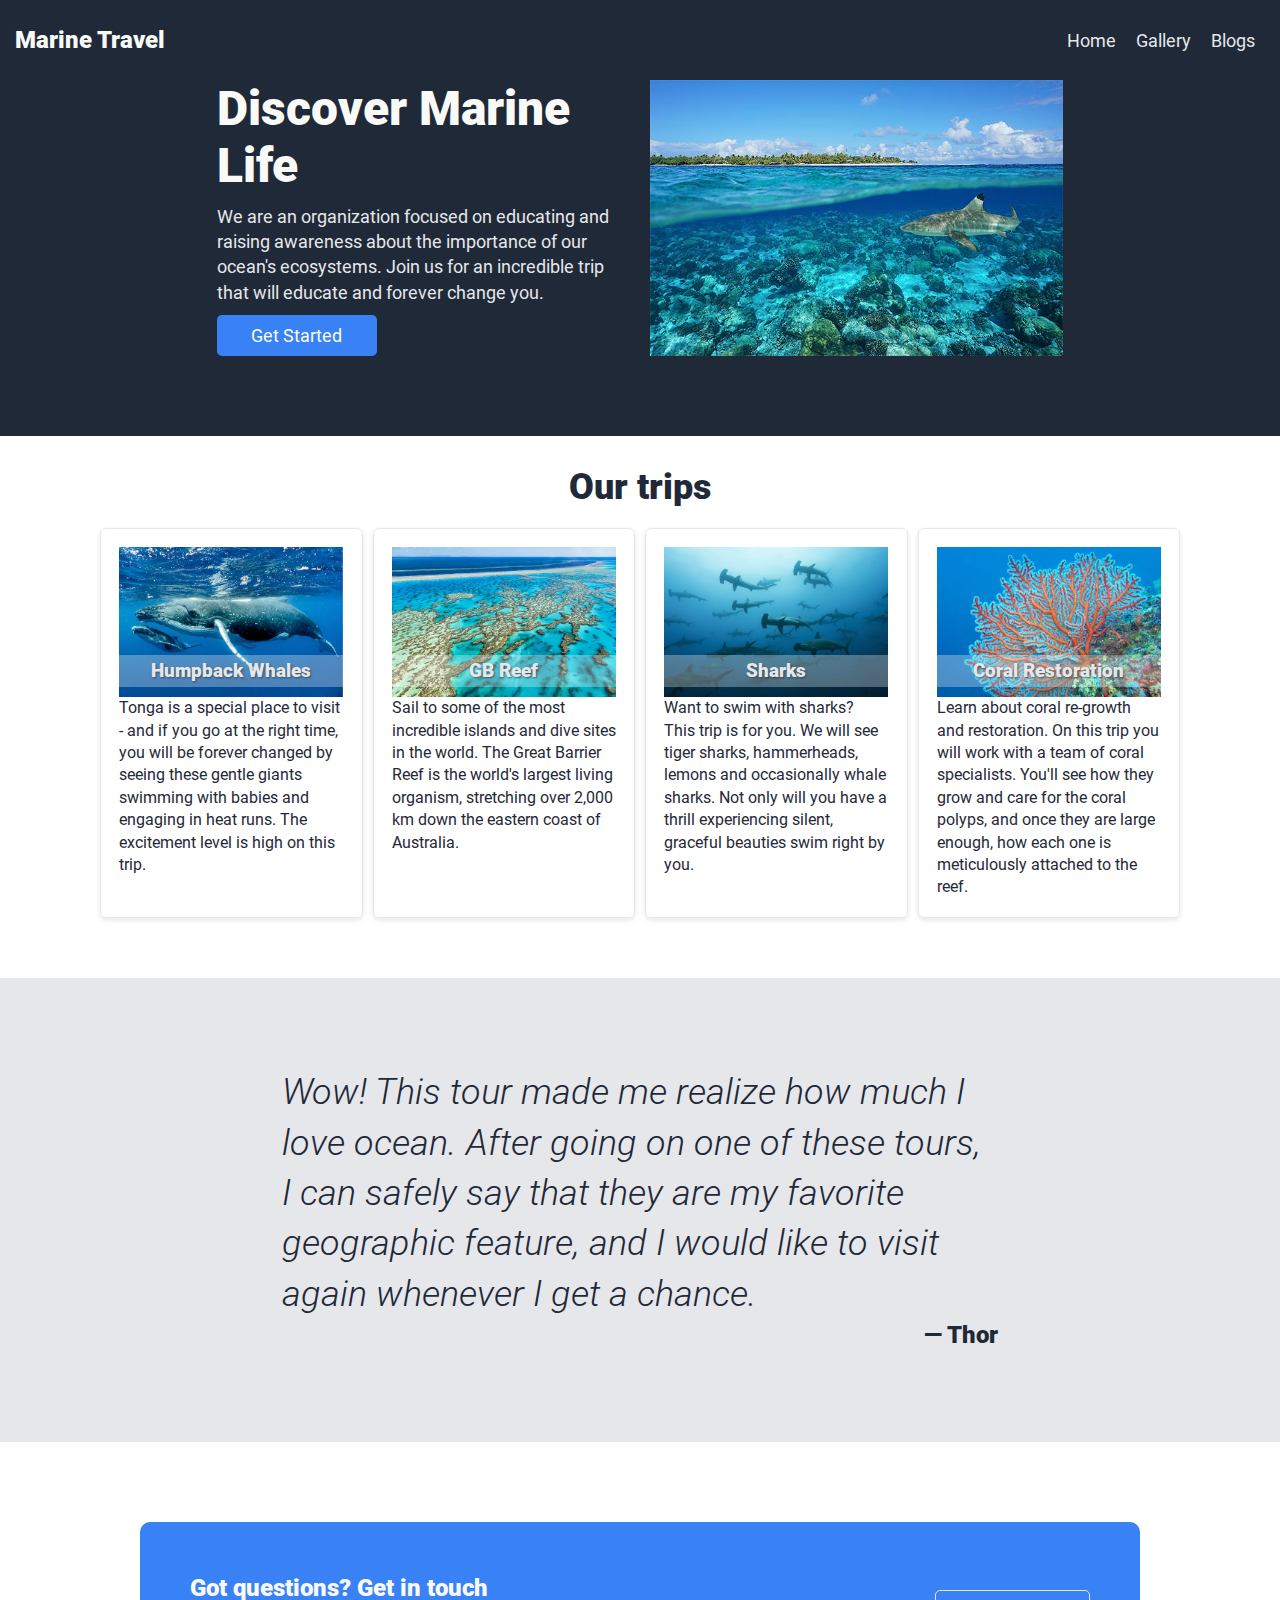
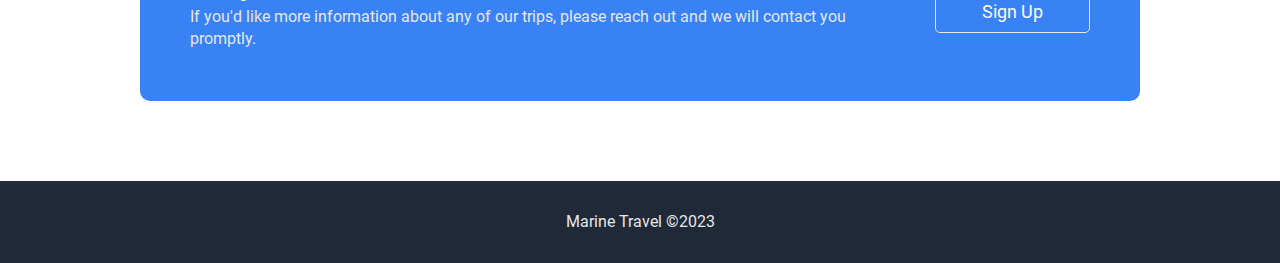
==== index.html @ bb4af03f "completes home page styling as per design" ====
<!DOCTYPE html>
<html lang="en">
  <head>
    <meta charset="UTF-8" />
    <meta name="viewport" content="width=device-width, initial-scale=1.0" />
    <meta
      name="description"
      content="Marine Travel is a fictional company, created by Md Shahin Patowary for CSS Assignment by Brainnest"
    />
    <meta name="author" content="Md Shahin Patowary" />
    <title>Marine Travel | ocean-based trips</title>
    <link rel="shortcut icon" type="image/x-icon" href="./images/favicon.ico" />
    <link rel="stylesheet" href="styles/base.css" />
    <link rel="stylesheet" href="styles/home.css" />
  </head>
  <body>
    <header>
      <section class="navWrap">
        <a href="#" class="logo">Marine Travel</a>
        <nav>
          <ul>
            <li><a href="#home">Home</a></li>
            <li><a href="./gallery.html">Gallery</a></li>
            <li><a href="./blogs.html">Blogs</a></li>
          </ul>
        </nav>
      </section>
      <section class="hero">
        <article>
          <h1>Discover Marine Life</h1>
          <p>
            We are an organization focused on educating and raising awareness
            about the importance of our ocean's ecosystems. Join us for an
            incredible trip that will educate and forever change you.
          </p>
          <a href="#" class="button">Get Started</a>
        </article>
        <img
          src="/images/header1_sm.jpg"
          alt="Ocean ecosystems where shark dive under blue water surrounded by blue sky and island's trees"
        />
      </section>
    </header>

    <main class="main">
      <section class="trips">
        <h2>Our trips</h2>
        <ul class="tripList">
          <li>
            <img
              src="/images/trip01.jpg"
              alt="Two humpback whales under the blue ocean"
            />
            <h3>Humpback Whales</h3>
            <p>
              Tonga is a special place to visit - and if you go at the right
              time, you will be forever changed by seeing these gentle giants
              swimming with babies and engaging in heat runs. The excitement
              level is high on this trip.
            </p>
          </li>
          <li>
            <img
              src="/images/trip02.jpg"
              alt="Long stretching corals under blue water"
            />
            <h3>GB Reef</h3>
            <p>
              Sail to some of the most incredible islands and dive sites in the
              world. The Great Barrier Reef is the world's largest living
              organism, stretching over 2,000 km down the eastern coast of
              Australia.
            </p>
          </li>
          <li>
            <img
              src="/images/trip04.jpg"
              alt="Few Sharks are swimming under the water"
            />
            <h3>Sharks</h3>
            <p>
              Want to swim with sharks? This trip is for you. We will see tiger
              sharks, hammerheads, lemons and occasionally whale sharks. Not
              only will you have a thrill experiencing silent, graceful beauties
              swim right by you.
            </p>
          </li>
          <li>
            <img
              src="/images/trip05.jpg"
              alt="A coral that is attached to the reef. "
            />
            <h3>Coral Restoration</h3>
            <p>
              Learn about coral re-growth and restoration. On this trip you will
              work with a team of coral specialists. You'll see how they grow
              and care for the coral polyps, and once they are large enough, how
              each one is meticulously attached to the reef.
            </p>
          </li>
        </ul>
      </section>

      <section class="testimonials">
        <blockquote>
          <p class="quote">
            Wow! This tour made me realize how much I love ocean. After going on
            one of these tours, I can safely say that they are my favorite
            geographic feature, and I would like to visit again whenever I get a
            chance.
          </p>
        </blockquote>
        <p class="author">Thor</p>
      </section>

      <section class="cta">
        <article>
          <div>
            <p class="title">Got questions? Get in touch</p>
            <p class="sub-title">
              If you'd like more information about any of our trips, please
              reach out and we will contact you promptly.
            </p>
          </div>
          <a href="#" class="button">Sign Up</a>
        </article>
      </section>
    </main>

    <footer>
      <p class="copy">Marine Travel &copy;2023</p>
    </footer>
  </body>
</html>
---- styles/base.css ----
@font-face {
  font-family: "Roboto";
  src: url("../../fonts/Roboto-Regular.ttf") format("truetype");
  font-weight: 400;
  font-style: normal;
}

@font-face {
  font-family: "Roboto";
  src: url("../../fonts/Roboto-LightItalic.ttf") format("truetype");
  font-weight: 300;
  font-style: italic;
}

@font-face {
  font-family: "Roboto";
  src: url("../../fonts/Roboto-Black.ttf") format("truetype");
  font-weight: 900;
  font-style: normal;
}

:root {
  --header-height: 8rem;

  --primary-color: #1f2937;
  --secondary-color: #3882f6;
  --tertiary-color: #e5e7eb;
  --body-color: #fff;

  --main-text-color: #f9faf8;

  --body-font: "Roboto", sans-serif;

  --biggest-font-size: 4.8rem;
  --bigger-font-size: 3.6rem;
  --big-font-size: 2.4rem;
  --medium-font-size: 1.8rem;
  --normal-font-size: 1.6rem;
  --small-font-size: 0.925rem;
  --smaller-font-size: 0.813rem;

  --font-normal: 400;
  --fony-light: 300;
  --font-semi-bold: 600;
  --font-bold: 700;
  --font-extra-bold: 900;
}

*,
::before,
::after {
  box-sizing: border-box;
  padding: 0;
  margin: 0;
}

html {
  font-size: 62.5%;
}

body {
  font-family: var(--body-font);
  font-size: var(--normal-font-size);
}

img {
  max-width: 100%;
  height: auto;
}

ul {
  list-style: none;
}

a {
  text-decoration: none;
}

p {
  line-height: 1.4;
}

section h2 {
  font-size: var(--bigger-font-size);
  font-weight: var(--font-extra-bold);
  color: var(--primary-color);
  text-align: center;
  padding: 2rem 0;
}

.button {
  color: var(--main-text-color);
  background-color: var(--secondary-color);
  border: none;
  border-radius: 5px;
  font-size: var(--medium-font-size);
  padding: 10px 20px;
  transition: all 0.3s ease;
  width: 16rem;
  text-align: center;
}

.button:hover {
  background-color: var(--tertiary-color);
  color: var(--secondary-color);
}
---- styles/home.css ----
/*=============== Navigation ===============*/
.navWrap {
  position: fixed;
  top: 0;
  height: var(--header-height);
  width: 100%;
  background-color: var(--primary-color);
  padding: 1rem 1.5rem;
  display: flex;
  flex-direction: column;
  align-items: center;
}

.logo {
  color: var(--main-text-color);
  font-size: var(--big-font-size);
  transition: all 0.3s ease;
  font-weight: var(--font-semi-bold);
}

nav ul {
  list-style-type: none;
  display: flex;
}

nav ul li a {
  font-size: var(--medium-font-size);
  display: inline-block;
  width: 100%;
  padding: 0.75rem 1rem;
  color: var(--tertiary-color);
  transition: 0.14s ease-in-out;
}

nav ul li a:hover,
.logo:hover {
  color: var(--secondary-color);
}

/*=============== Hero ===============*/
.hero {
  background-color: var(--primary-color);
  text-align: center;
  display: grid;
  grid-template-columns: 10px 1fr 10px;
  grid-gap: 20px;
  padding-bottom: var(--header-height);
  padding-top: var(--header-height);
  place-items: center;
}

.hero img {
  grid-column: 2 / 3;
  grid-row: 1 / 2;
}

.hero article {
  grid-column: 2 / 3;
  grid-row: 2 / 3;

  display: flex;
  flex-direction: column;
  gap: 10px;
}

.hero h1 {
  font-size: var(--bigger-font-size);
  color: var(--main-text-color);
}

.hero p {
  color: var(--tertiary-color);
  font-size: var(--medium-font-size);
}

.hero .button {
  align-self: center;
}

/* ############ 4. Trips ############ */
.trips {
  padding: 1rem;
  margin: auto;
  max-width: 1100px;
  color: var(--primary-color);
}

.tripList {
  list-style-type: none;
  display: grid;
  grid-template-columns: repeat(auto-fit, minmax(260px, 1fr));
  grid-gap: 1rem;
}

.tripList li {
  border-radius: 6px;
  border: solid 1px var(--tertiary-color);
  box-shadow: 0 2px 5px rgba(0, 0, 0, 0.1);
  padding: 1.8rem;
  display: grid;
  grid-template-columns: 1fr;
  grid-template-rows: auto minmax(140px, 1fr) auto;
}

.tripList h3,
.tripList img {
  grid-row: 1 / 2;
  grid-column: 1;
}

.tripList h3 {
  background-color: rgba(255, 255, 255, 0.3);
  color: var(--tertiary-color);
  padding: 0.5rem;
  margin-bottom: 1rem;
  text-align: center;
  text-shadow: 1px 1px 2px rgba(51, 51, 51, 0.7);
  align-self: end;
}

/*=============== Testimonial ===============*/

.testimonials {
  background-color: var(--tertiary-color);
  margin: 50px 0;
  padding: 10vw;
  color: var(--primary-color);
}

.testimonials .quote {
  font-size: var(--medium-font-size);
  font-weight: 300;
  font-style: italic;
}

.testimonials .author {
  font-size: var(--big-font-size);
  font-weight: var(--font-bold);
  text-align: right;
}
.testimonials .author::before {
  content: "\2014\0020";
}

/*=============== CTA ===============*/

.cta {
  background-color: var(--secondary-color);
  max-width: 1000px;
  margin: 80px auto;
  color: var(--tertiary-color);
  border-radius: 10px;
}

.cta article {
  display: flex;
  flex-direction: column;
  justify-content: center;
  gap: 20px;
  padding: 50px;
}

.cta .button {
  border: 1px solid var(--tertiary-color);
  align-self: center;
}

.cta .title {
  font-size: var(--big-font-size);
  color: var(--main-text-color);
  font-weight: var(--font-bold);
}

footer {
  width: 100%;
  padding: 3rem;
  text-align: center;
  background: var(--primary-color);
  color: var(--tertiary-color);
}

/* ############ 10a. Media Query, (min-width: 700px) ############ */
@media screen and (min-width: 900px) {
  .hero {
    text-align: left;
    grid-template-columns: repeat(6, 1fr);
    grid-template-rows: 1fr;
  }

  .hero h1 {
    font-size: var(--biggest-font-size);
  }

  .hero .button {
    align-self: initial;
  }

  .hero img {
    grid-column: 4 / 6;
    grid-row: 1 / 2;
  }

  .hero article {
    max-width: 900px;
    grid-column: 2 / 4;
    grid-row: 1 / 2;
  }

  .navWrap {
    flex-direction: row;
    justify-content: space-between;
  }

  .tripList {
    grid-template-columns: repeat(auto-fit, minmax(250px, 1fr));
  }

  .trips article {
    width: 90%;
    display: flex;
    align-items: center;
  }

  .trips h1 {
    margin: 0 1rem 0 0;
  }

  .trips p {
    flex: 3;
  }

  .cta article {
    flex-direction: row;
    gap: 50px;
  }

  .testimonials {
    padding: 7vw 22vw;
  }

  .testimonials .quote {
    font-size: var(--bigger-font-size);
  }
}
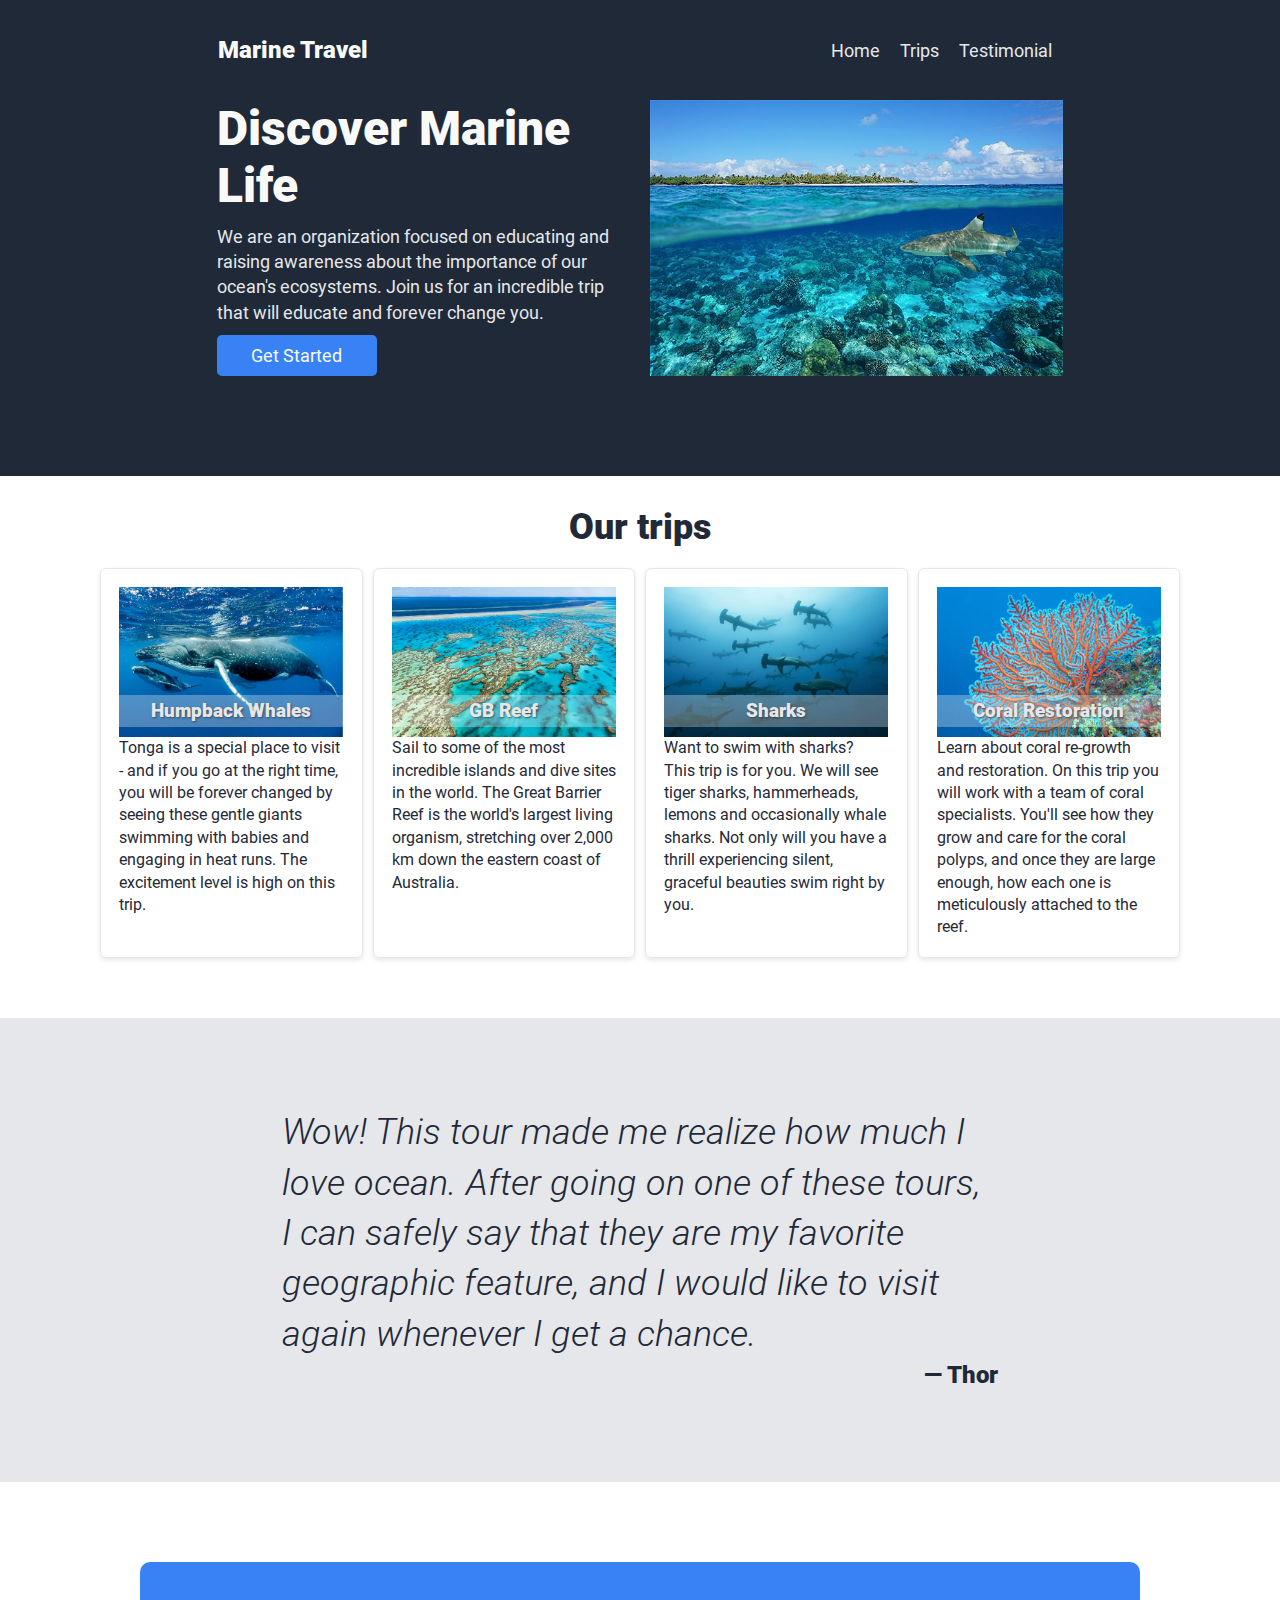
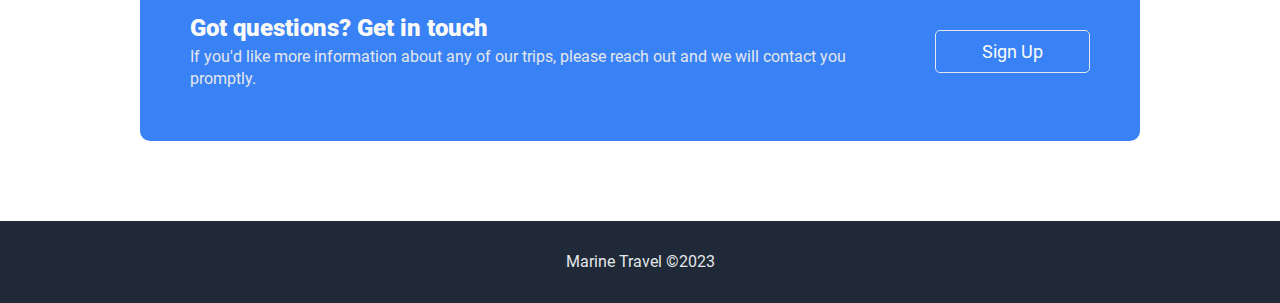
==== commit 2b0b17a2: "updates header styling and remove extra html files" ====
--- a/index.html
+++ b/index.html
@@ -19,9 +19,9 @@
         <a href="#" class="logo">Marine Travel</a>
         <nav>
           <ul>
-            <li><a href="#home">Home</a></li>
-            <li><a href="./gallery.html">Gallery</a></li>
-            <li><a href="./blogs.html">Blogs</a></li>
+            <li><a href="#">Home</a></li>
+            <li><a href="#trips">Trips</a></li>
+            <li><a href="#testimonial">Testimonial</a></li>
           </ul>
         </nav>
       </section>
@@ -36,19 +36,19 @@
           <a href="#" class="button">Get Started</a>
         </article>
         <img
-          src="/images/header1_sm.jpg"
+          src="./images/header1_sm.jpg"
           alt="Ocean ecosystems where shark dive under blue water surrounded by blue sky and island's trees"
         />
       </section>
     </header>
 
     <main class="main">
-      <section class="trips">
+      <section class="trips" id="trips">
         <h2>Our trips</h2>
         <ul class="tripList">
           <li>
             <img
-              src="/images/trip01.jpg"
+              src="./images/trip01.jpg"
               alt="Two humpback whales under the blue ocean"
             />
             <h3>Humpback Whales</h3>
@@ -61,7 +61,7 @@
           </li>
           <li>
             <img
-              src="/images/trip02.jpg"
+              src="./images/trip02.jpg"
               alt="Long stretching corals under blue water"
             />
             <h3>GB Reef</h3>
@@ -74,7 +74,7 @@
           </li>
           <li>
             <img
-              src="/images/trip04.jpg"
+              src="./images/trip04.jpg"
               alt="Few Sharks are swimming under the water"
             />
             <h3>Sharks</h3>
@@ -87,7 +87,7 @@
           </li>
           <li>
             <img
-              src="/images/trip05.jpg"
+              src="./images/trip05.jpg"
               alt="A coral that is attached to the reef. "
             />
             <h3>Coral Restoration</h3>
@@ -101,7 +101,7 @@
         </ul>
       </section>
 
-      <section class="testimonials">
+      <section class="testimonials" id="testimonial">
         <blockquote>
           <p class="quote">
             Wow! This tour made me realize how much I love ocean. After going on
--- a/styles/base.css
+++ b/styles/base.css
@@ -20,12 +20,11 @@
 }
 
 :root {
-  --header-height: 8rem;
+  --header-height: 10rem;
 
   --primary-color: #1f2937;
   --secondary-color: #3882f6;
   --tertiary-color: #e5e7eb;
-  --body-color: #fff;
 
   --main-text-color: #f9faf8;
 
@@ -36,14 +35,6 @@
   --big-font-size: 2.4rem;
   --medium-font-size: 1.8rem;
   --normal-font-size: 1.6rem;
-  --small-font-size: 0.925rem;
-  --smaller-font-size: 0.813rem;
-
-  --font-normal: 400;
-  --fony-light: 300;
-  --font-semi-bold: 600;
-  --font-bold: 700;
-  --font-extra-bold: 900;
 }
 
 *,
@@ -82,7 +73,7 @@
 
 section h2 {
   font-size: var(--bigger-font-size);
-  font-weight: var(--font-extra-bold);
+  font-weight: 900;
   color: var(--primary-color);
   text-align: center;
   padding: 2rem 0;
--- a/styles/home.css
+++ b/styles/home.css
@@ -10,19 +10,16 @@
   flex-direction: column;
   align-items: center;
 }
-
 .logo {
   color: var(--main-text-color);
   font-size: var(--big-font-size);
   transition: all 0.3s ease;
-  font-weight: var(--font-semi-bold);
-}
-
+  font-weight: 600;
+}
 nav ul {
   list-style-type: none;
   display: flex;
 }
-
 nav ul li a {
   font-size: var(--medium-font-size);
   display: inline-block;
@@ -31,7 +28,6 @@
   color: var(--tertiary-color);
   transition: 0.14s ease-in-out;
 }
-
 nav ul li a:hover,
 .logo:hover {
   color: var(--secondary-color);
@@ -135,7 +131,7 @@
 
 .testimonials .author {
   font-size: var(--big-font-size);
-  font-weight: var(--font-bold);
+  font-weight: 600;
   text-align: right;
 }
 .testimonials .author::before {
@@ -168,7 +164,7 @@
 .cta .title {
   font-size: var(--big-font-size);
   color: var(--main-text-color);
-  font-weight: var(--font-bold);
+  font-weight: 600;
 }
 
 footer {
@@ -181,6 +177,9 @@
 
 /* ############ 10a. Media Query, (min-width: 700px) ############ */
 @media screen and (min-width: 900px) {
+  .navWrap {
+    padding: 0 17vw;
+  }
   .hero {
     text-align: left;
     grid-template-columns: repeat(6, 1fr);
